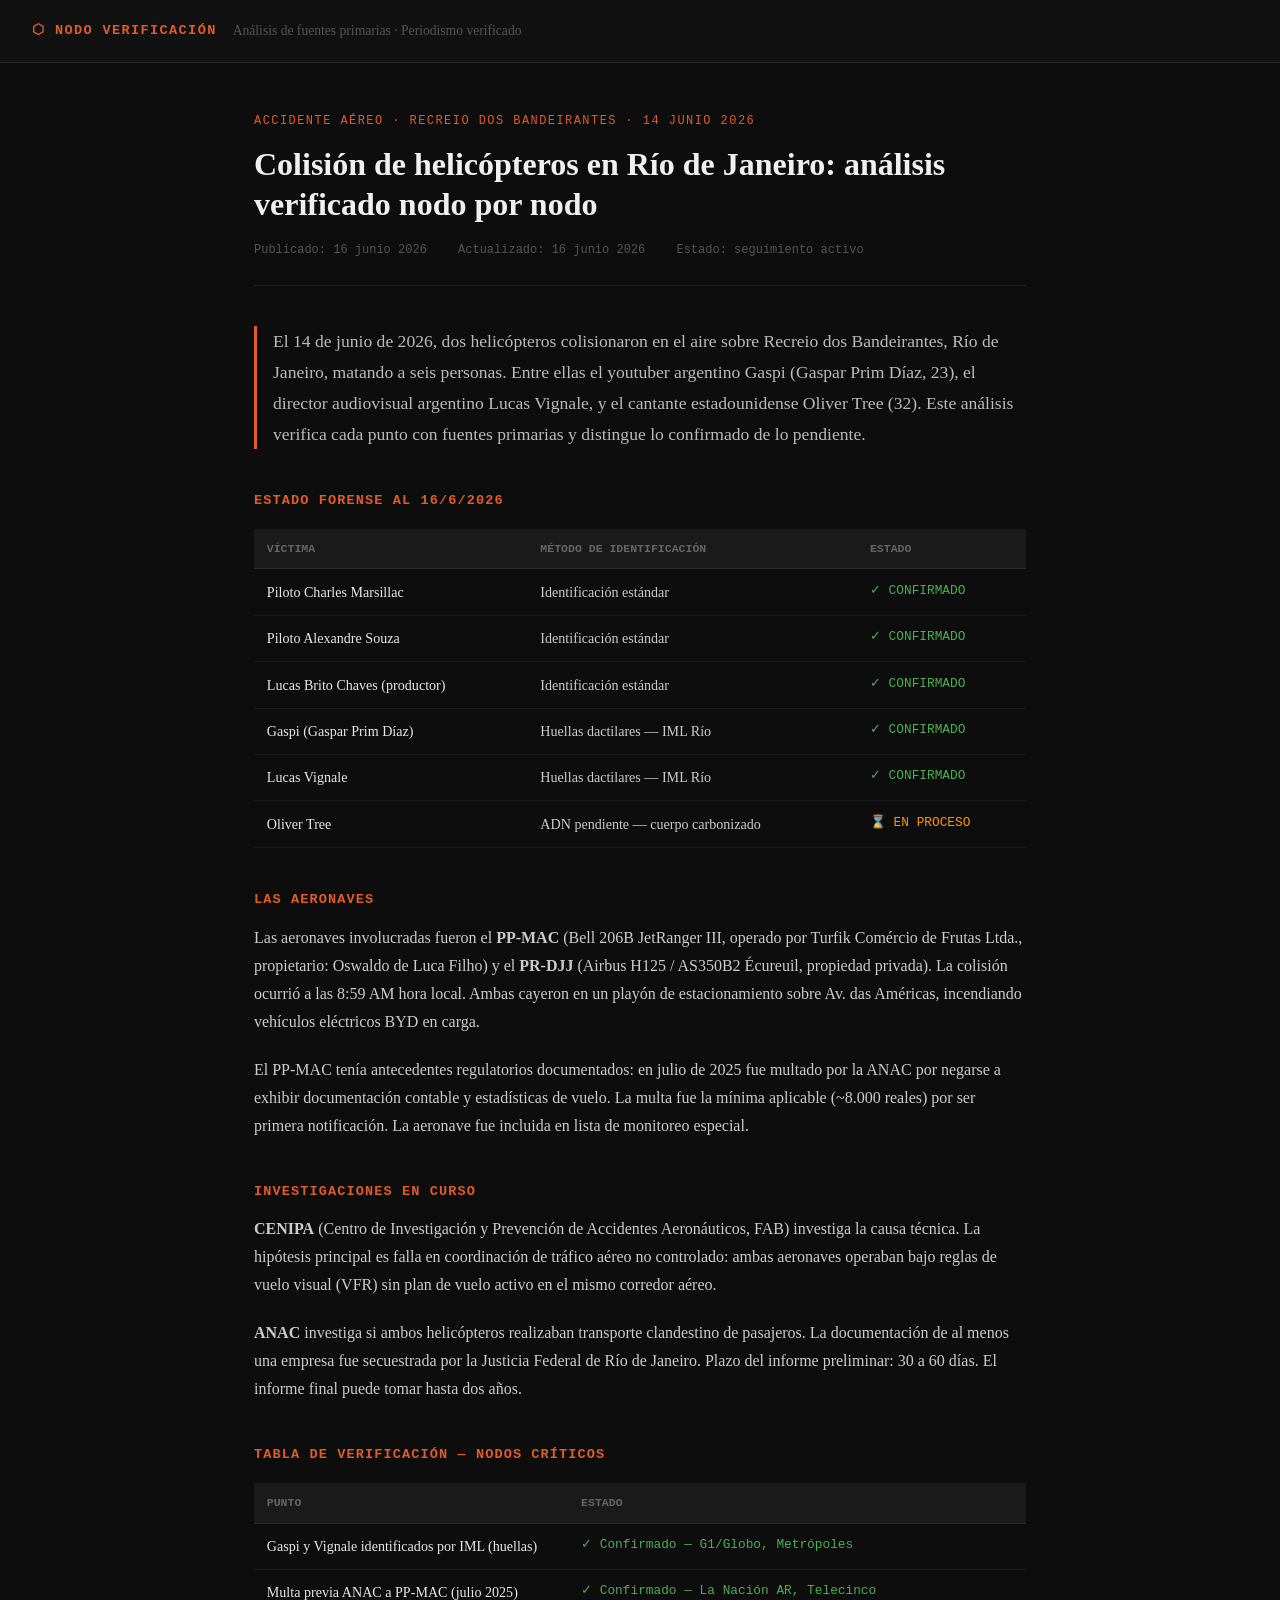
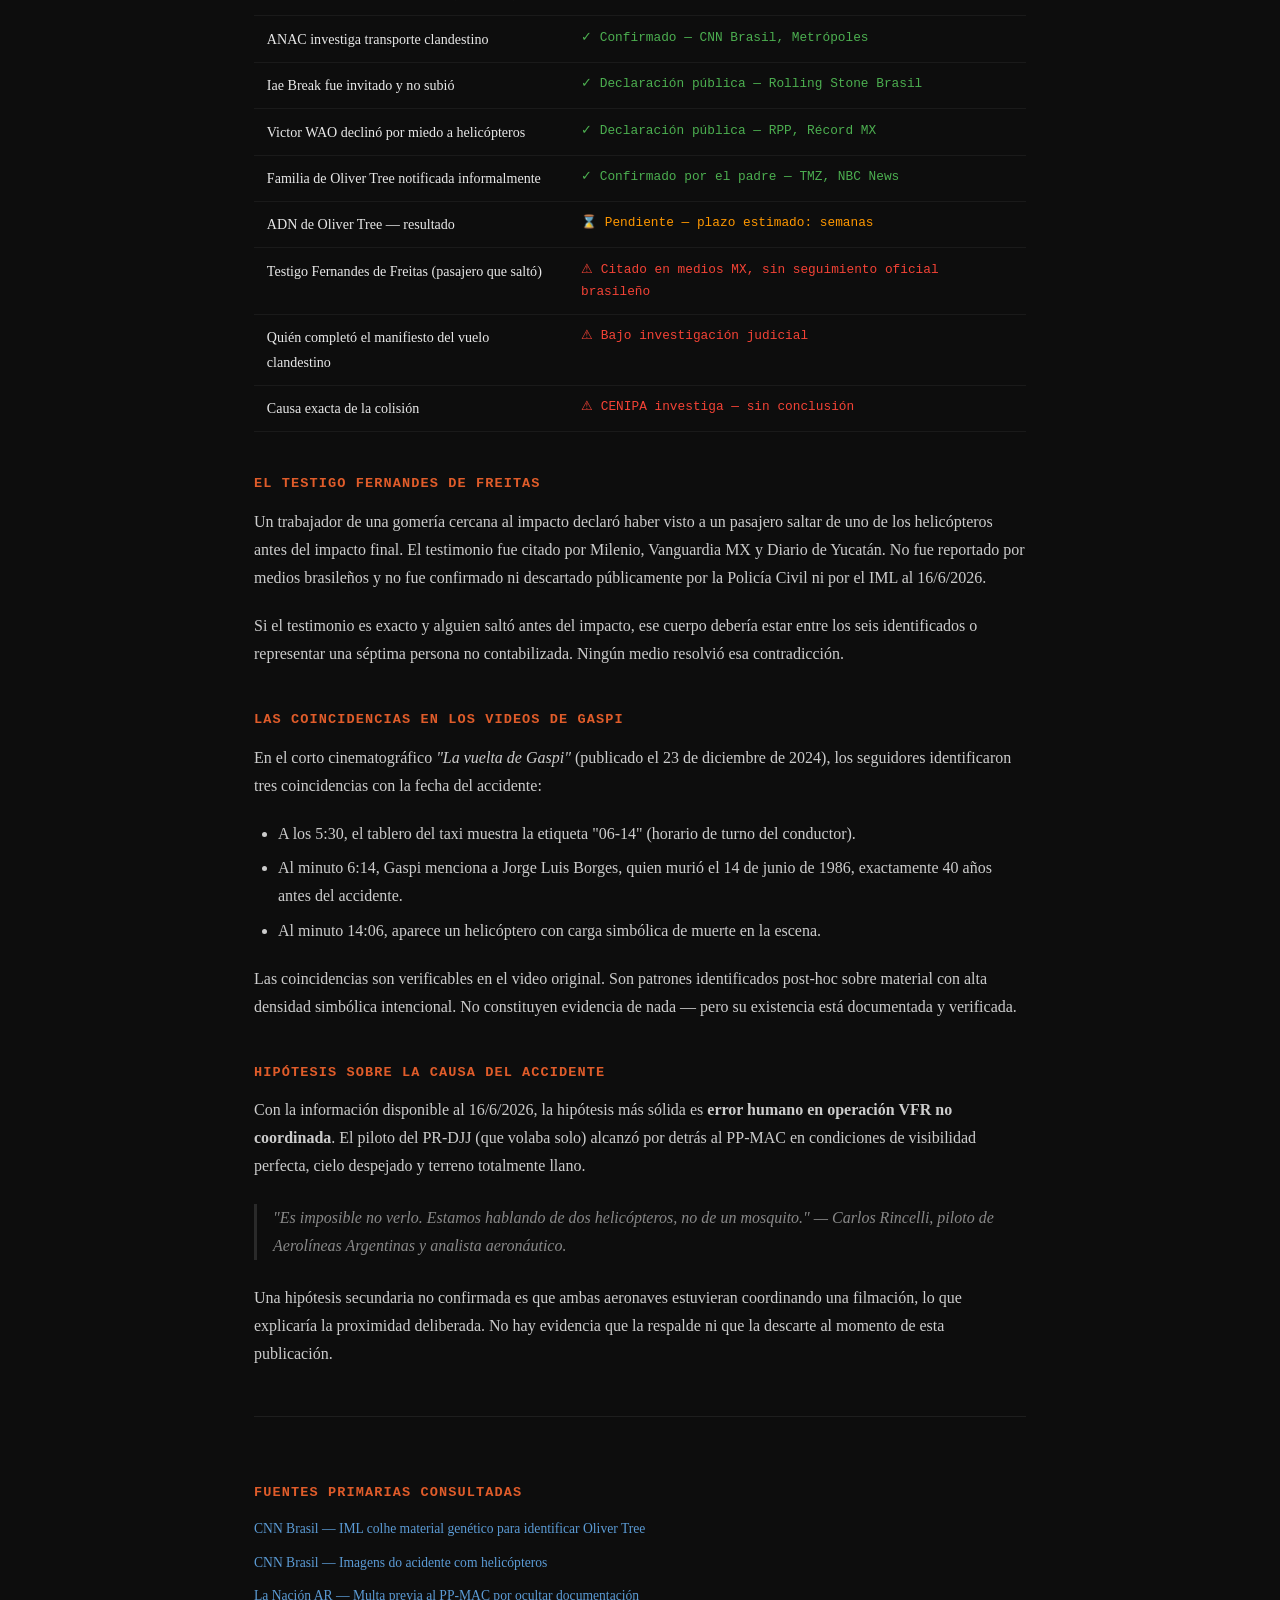
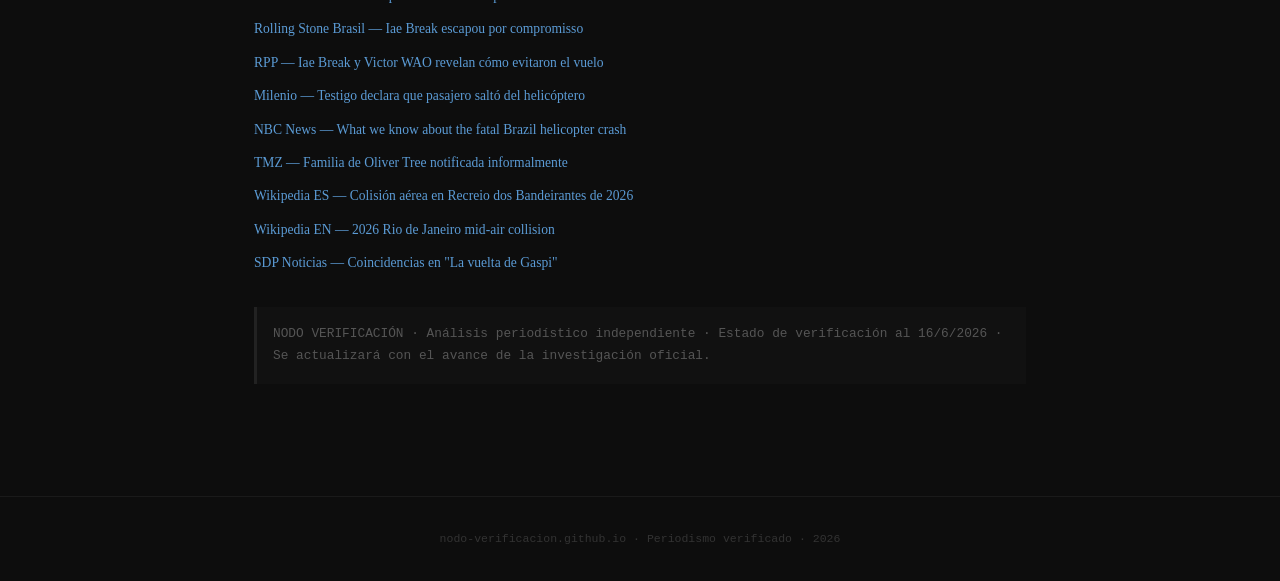
==== index.html @ 4f6b54e2 "Add index.html" ====
<!DOCTYPE html>
<html lang="es">
<head>
  <meta charset="UTF-8">
  <meta name="viewport" content="width=device-width, initial-scale=1.0">
  <title>Colisión helicópteros Recreio 2026: análisis verificado — Gaspi, Oliver Tree, Vignale | Nodo Verificación</title>
  <meta name="description" content="Análisis periodístico verificado del accidente aéreo del 14 de junio de 2026 en Recreio dos Bandeirantes, Río de Janeiro. Gaspi, Oliver Tree, Lucas Vignale. Estado forense, hipótesis y fuentes primarias.">
  <meta name="keywords" content="Gaspi, Oliver Tree, Lucas Vignale, helicóptero Recreio, accidente aéreo Río de Janeiro, PP-MAC, IML identificación, colisión helicópteros 2026, Gaspar Prim Díaz, Recreio dos Bandeirantes">
  <meta name="author" content="Nodo Verificación">
  <meta name="robots" content="index, follow">
  <meta property="og:title" content="Análisis verificado: Colisión de helicópteros Recreio — Gaspi, Oliver Tree, Vignale">
  <meta property="og:description" content="Análisis periodístico con fuentes primarias del accidente aéreo del 14/6/2026 en Río de Janeiro. Estado forense al 16/6/2026.">
  <meta property="og:type" content="article">
  <meta property="og:url" content="https://nodo-verificacion.github.io/">
  <meta property="article:published_time" content="2026-06-16T00:00:00Z">
  <meta property="article:modified_time" content="2026-06-16T00:00:00Z">
  <script type="application/ld+json">
  {
    "@context": "https://schema.org",
    "@type": "NewsArticle",
    "headline": "Colisión de helicópteros en Recreio dos Bandeirantes: análisis verificado — Gaspi, Oliver Tree, Vignale",
    "datePublished": "2026-06-16",
    "dateModified": "2026-06-16",
    "author": {"@type": "Organization", "name": "Nodo Verificación"},
    "publisher": {"@type": "Organization", "name": "Nodo Verificación", "url": "https://nodo-verificacion.github.io"},
    "description": "Análisis periodístico verificado del accidente aéreo del 14 de junio de 2026 en Recreio dos Bandeirantes, Río de Janeiro.",
    "keywords": "Gaspi, Oliver Tree, Lucas Vignale, helicóptero Recreio, accidente aéreo 2026, PP-MAC, IML"
  }
  </script>
  <style>
    * { box-sizing: border-box; margin: 0; padding: 0; }
    body { font-family: Georgia, serif; background: #0d0d0d; color: #e8e8e8; line-height: 1.75; }
    header { background: #111; border-bottom: 1px solid #2a2a2a; padding: 1.2rem 2rem; display: flex; align-items: center; gap: 1rem; }
    header .logo { font-family: monospace; font-size: 0.85rem; color: #e05c2a; letter-spacing: 0.1em; text-transform: uppercase; font-weight: bold; }
    header .tagline { font-size: 0.85rem; color: #555; }
    main { max-width: 820px; margin: 0 auto; padding: 3rem 1.5rem 5rem; }
    .kicker { font-family: monospace; font-size: 0.75rem; color: #e05c2a; text-transform: uppercase; letter-spacing: 0.12em; margin-bottom: 0.75rem; }
    h1 { font-size: 2rem; line-height: 1.25; color: #f0f0f0; margin-bottom: 1rem; }
    .meta { font-family: monospace; font-size: 0.75rem; color: #555; margin-bottom: 2.5rem; border-bottom: 1px solid #1e1e1e; padding-bottom: 1.5rem; }
    .meta span { margin-right: 1.5rem; }
    .lead { font-size: 1.1rem; color: #bbb; margin-bottom: 2.5rem; border-left: 3px solid #e05c2a; padding-left: 1rem; }
    h2 { font-size: 0.85rem; font-family: monospace; text-transform: uppercase; letter-spacing: 0.08em; color: #e05c2a; margin: 2.5rem 0 0.75rem; }
    p { margin-bottom: 1.25rem; color: #ccc; }
    ul { margin: 0.5rem 0 1.25rem 1.5rem; color: #ccc; }
    li { margin-bottom: 0.4rem; }
    table { width: 100%; border-collapse: collapse; margin: 1rem 0 2rem; font-size: 0.88rem; }
    th { background: #1a1a1a; color: #666; font-family: monospace; font-size: 0.72rem; text-transform: uppercase; padding: 0.6rem 0.8rem; text-align: left; border-bottom: 1px solid #2a2a2a; }
    td { padding: 0.65rem 0.8rem; border-bottom: 1px solid #1a1a1a; color: #ccc; vertical-align: top; }
    td:first-child { color: #e8e8e8; }
    .ok { color: #4caf50; font-family: monospace; font-size: 0.8rem; }
    .pending { color: #ff9800; font-family: monospace; font-size: 0.8rem; }
    .open { color: #f44336; font-family: monospace; font-size: 0.8rem; }
    blockquote { border-left: 3px solid #2a2a2a; padding-left: 1rem; color: #888; font-style: italic; margin: 1.5rem 0; }
    .sources { margin-top: 3rem; padding-top: 1.5rem; border-top: 1px solid #1e1e1e; }
    .sources ul { list-style: none; padding: 0; margin: 0; }
    .sources li { margin-bottom: 0.6rem; font-size: 0.85rem; }
    .sources a { color: #5b9bd5; text-decoration: none; }
    .sources a:hover { text-decoration: underline; }
    .disclaimer { margin-top: 2rem; padding: 1rem; background: #111; border-left: 3px solid #222; font-size: 0.8rem; color: #555; font-family: monospace; }
    footer { text-align: center; font-family: monospace; font-size: 0.72rem; color: #333; padding: 2rem; border-top: 1px solid #1a1a1a; margin-top: 2rem; }
  </style>
</head>
<body>
<header>
  <span class="logo">&#x2B21; Nodo Verificación</span>
  <span class="tagline">Análisis de fuentes primarias · Periodismo verificado</span>
</header>
<main>
  <p class="kicker">Accidente aéreo · Recreio dos Bandeirantes · 14 junio 2026</p>
  <h1>Colisión de helicópteros en Río de Janeiro: análisis verificado nodo por nodo</h1>
  <div class="meta">
    <span>Publicado: 16 junio 2026</span>
    <span>Actualizado: 16 junio 2026</span>
    <span>Estado: seguimiento activo</span>
  </div>
  <p class="lead">El 14 de junio de 2026, dos helicópteros colisionaron en el aire sobre Recreio dos Bandeirantes, Río de Janeiro, matando a seis personas. Entre ellas el youtuber argentino Gaspi (Gaspar Prim Díaz, 23), el director audiovisual argentino Lucas Vignale, y el cantante estadounidense Oliver Tree (32). Este análisis verifica cada punto con fuentes primarias y distingue lo confirmado de lo pendiente.</p>

  <h2>Estado forense al 16/6/2026</h2>
  <table>
    <thead><tr><th>Víctima</th><th>Método de identificación</th><th>Estado</th></tr></thead>
    <tbody>
      <tr><td>Piloto Charles Marsillac</td><td>Identificación estándar</td><td class="ok">&#10003; CONFIRMADO</td></tr>
      <tr><td>Piloto Alexandre Souza</td><td>Identificación estándar</td><td class="ok">&#10003; CONFIRMADO</td></tr>
      <tr><td>Lucas Brito Chaves (productor)</td><td>Identificación estándar</td><td class="ok">&#10003; CONFIRMADO</td></tr>
      <tr><td>Gaspi (Gaspar Prim Díaz)</td><td>Huellas dactilares — IML Río</td><td class="ok">&#10003; CONFIRMADO</td></tr>
      <tr><td>Lucas Vignale</td><td>Huellas dactilares — IML Río</td><td class="ok">&#10003; CONFIRMADO</td></tr>
      <tr><td>Oliver Tree</td><td>ADN pendiente — cuerpo carbonizado</td><td class="pending">&#8987; EN PROCESO</td></tr>
    </tbody>
  </table>

  <h2>Las aeronaves</h2>
  <p>Las aeronaves involucradas fueron el <strong>PP-MAC</strong> (Bell 206B JetRanger III, operado por Turfik Comércio de Frutas Ltda., propietario: Oswaldo de Luca Filho) y el <strong>PR-DJJ</strong> (Airbus H125 / AS350B2 Écureuil, propiedad privada). La colisión ocurrió a las 8:59 AM hora local. Ambas cayeron en un playón de estacionamiento sobre Av. das Américas, incendiando vehículos eléctricos BYD en carga.</p>
  <p>El PP-MAC tenía antecedentes regulatorios documentados: en julio de 2025 fue multado por la ANAC por negarse a exhibir documentación contable y estadísticas de vuelo. La multa fue la mínima aplicable (~8.000 reales) por ser primera notificación. La aeronave fue incluida en lista de monitoreo especial.</p>

  <h2>Investigaciones en curso</h2>
  <p><strong>CENIPA</strong> (Centro de Investigación y Prevención de Accidentes Aeronáuticos, FAB) investiga la causa técnica. La hipótesis principal es falla en coordinación de tráfico aéreo no controlado: ambas aeronaves operaban bajo reglas de vuelo visual (VFR) sin plan de vuelo activo en el mismo corredor aéreo.</p>
  <p><strong>ANAC</strong> investiga si ambos helicópteros realizaban transporte clandestino de pasajeros. La documentación de al menos una empresa fue secuestrada por la Justicia Federal de Río de Janeiro. Plazo del informe preliminar: 30 a 60 días. El informe final puede tomar hasta dos años.</p>

  <h2>Tabla de verificación — nodos críticos</h2>
  <table>
    <thead><tr><th>Punto</th><th>Estado</th></tr></thead>
    <tbody>
      <tr><td>Gaspi y Vignale identificados por IML (huellas)</td><td class="ok">&#10003; Confirmado — G1/Globo, Metrópoles</td></tr>
      <tr><td>Multa previa ANAC a PP-MAC (julio 2025)</td><td class="ok">&#10003; Confirmado — La Nación AR, Telecinco</td></tr>
      <tr><td>ANAC investiga transporte clandestino</td><td class="ok">&#10003; Confirmado — CNN Brasil, Metrópoles</td></tr>
      <tr><td>Iae Break fue invitado y no subió</td><td class="ok">&#10003; Declaración pública — Rolling Stone Brasil</td></tr>
      <tr><td>Victor WAO declinó por miedo a helicópteros</td><td class="ok">&#10003; Declaración pública — RPP, Récord MX</td></tr>
      <tr><td>Familia de Oliver Tree notificada informalmente</td><td class="ok">&#10003; Confirmado por el padre — TMZ, NBC News</td></tr>
      <tr><td>ADN de Oliver Tree — resultado</td><td class="pending">&#8987; Pendiente — plazo estimado: semanas</td></tr>
      <tr><td>Testigo Fernandes de Freitas (pasajero que saltó)</td><td class="open">&#9888; Citado en medios MX, sin seguimiento oficial brasileño</td></tr>
      <tr><td>Quién completó el manifiesto del vuelo clandestino</td><td class="open">&#9888; Bajo investigación judicial</td></tr>
      <tr><td>Causa exacta de la colisión</td><td class="open">&#9888; CENIPA investiga — sin conclusión</td></tr>
    </tbody>
  </table>

  <h2>El testigo Fernandes de Freitas</h2>
  <p>Un trabajador de una gomería cercana al impacto declaró haber visto a un pasajero saltar de uno de los helicópteros antes del impacto final. El testimonio fue citado por Milenio, Vanguardia MX y Diario de Yucatán. No fue reportado por medios brasileños y no fue confirmado ni descartado públicamente por la Policía Civil ni por el IML al 16/6/2026.</p>
  <p>Si el testimonio es exacto y alguien saltó antes del impacto, ese cuerpo debería estar entre los seis identificados o representar una séptima persona no contabilizada. Ningún medio resolvió esa contradicción.</p>

  <h2>Las coincidencias en los videos de Gaspi</h2>
  <p>En el corto cinematográfico <em>"La vuelta de Gaspi"</em> (publicado el 23 de diciembre de 2024), los seguidores identificaron tres coincidencias con la fecha del accidente:</p>
  <ul>
    <li>A los 5:30, el tablero del taxi muestra la etiqueta "06-14" (horario de turno del conductor).</li>
    <li>Al minuto 6:14, Gaspi menciona a Jorge Luis Borges, quien murió el 14 de junio de 1986, exactamente 40 años antes del accidente.</li>
    <li>Al minuto 14:06, aparece un helicóptero con carga simbólica de muerte en la escena.</li>
  </ul>
  <p>Las coincidencias son verificables en el video original. Son patrones identificados post-hoc sobre material con alta densidad simbólica intencional. No constituyen evidencia de nada — pero su existencia está documentada y verificada.</p>

  <h2>Hipótesis sobre la causa del accidente</h2>
  <p>Con la información disponible al 16/6/2026, la hipótesis más sólida es <strong>error humano en operación VFR no coordinada</strong>. El piloto del PR-DJJ (que volaba solo) alcanzó por detrás al PP-MAC en condiciones de visibilidad perfecta, cielo despejado y terreno totalmente llano.</p>
  <blockquote>"Es imposible no verlo. Estamos hablando de dos helicópteros, no de un mosquito." — Carlos Rincelli, piloto de Aerolíneas Argentinas y analista aeronáutico.</blockquote>
  <p>Una hipótesis secundaria no confirmada es que ambas aeronaves estuvieran coordinando una filmación, lo que explicaría la proximidad deliberada. No hay evidencia que la respalde ni que la descarte al momento de esta publicación.</p>

  <div class="sources">
    <h2>Fuentes primarias consultadas</h2>
    <ul>
      <li><a href="https://www.cnnbrasil.com.br/nacional/sudeste/rj/oliver-tree-iml-colhe-material-genetico-para-identificar-corpo-de-cantor/" target="_blank" rel="noopener">CNN Brasil — IML colhe material genético para identificar Oliver Tree</a></li>
      <li><a href="https://www.cnnbrasil.com.br/nacional/sudeste/rj/veja-imagens-de-acidente-com-helicopteros-que-deixou-6-mortos-no-rio/" target="_blank" rel="noopener">CNN Brasil — Imagens do acidente com helicópteros</a></li>
      <li><a href="https://www.lanacion.com.ar/sociedad/choque-en-rio-el-helicoptero-donde-viajaban-los-dos-argentinos-ya-habia-sido-multado-por-ocultar-nid15062026/" target="_blank" rel="noopener">La Nación AR — Multa previa al PP-MAC por ocultar documentación</a></li>
      <li><a href="https://rollingstone.com.br/noticia/influenciador-diz-escapou-do-acidente-com-oliver-tree-fui-convidado-para-o-helicoptero-mas-tinha-um-compromisso/" target="_blank" rel="noopener">Rolling Stone Brasil — Iae Break escapou por compromisso</a></li>
      <li><a href="https://rpp.pe/famosos/celebridades/los-influencers-iae-break-y-wao-revelan-como-evitaron-el-vuelo-fatal-de-gaspi-y-oliver-tree-debia-estar-en-ese-helicoptero-noticia-1693044" target="_blank" rel="noopener">RPP — Iae Break y Victor WAO revelan cómo evitaron el vuelo</a></li>
      <li><a href="https://www.milenio.com/espectaculos/famosos/testigo-accidente-oliver-tree-gaspi-pasajero-salto-helicoptero" target="_blank" rel="noopener">Milenio — Testigo declara que pasajero saltó del helicóptero</a></li>
      <li><a href="https://www.nbcnews.com/news/us-news/know-fatal-brazil-helicopter-crash-singer-oliver-tree-6-passengers-rcna350084" target="_blank" rel="noopener">NBC News — What we know about the fatal Brazil helicopter crash</a></li>
      <li><a href="https://www.tmz.com/2026/06/14/oliver-tree-revealed-details-will-near-final-interview/" target="_blank" rel="noopener">TMZ — Familia de Oliver Tree notificada informalmente</a></li>
      <li><a href="https://es.wikipedia.org/wiki/Colisi%C3%B3n_a%C3%A9rea_en_Recreio_dos_Bandeirantes_de_2026" target="_blank" rel="noopener">Wikipedia ES — Colisión aérea en Recreio dos Bandeirantes de 2026</a></li>
      <li><a href="https://en.wikipedia.org/wiki/2026_Rio_de_Janeiro_mid-air_collision" target="_blank" rel="noopener">Wikipedia EN — 2026 Rio de Janeiro mid-air collision</a></li>
      <li><a href="https://www.sdpnoticias.com/sorprendente/las-coincidencias-en-la-vuelta-de-gaspi-que-desataron-teorias-tras-su-muerte/" target="_blank" rel="noopener">SDP Noticias — Coincidencias en "La vuelta de Gaspi"</a></li>
    </ul>
  </div>

  <div class="disclaimer">
    NODO VERIFICACIÓN · Análisis periodístico independiente · Estado de verificación al 16/6/2026 · Se actualizará con el avance de la investigación oficial.
  </div>
</main>
<footer>nodo-verificacion.github.io · Periodismo verificado · 2026</footer>
</body>
</html>
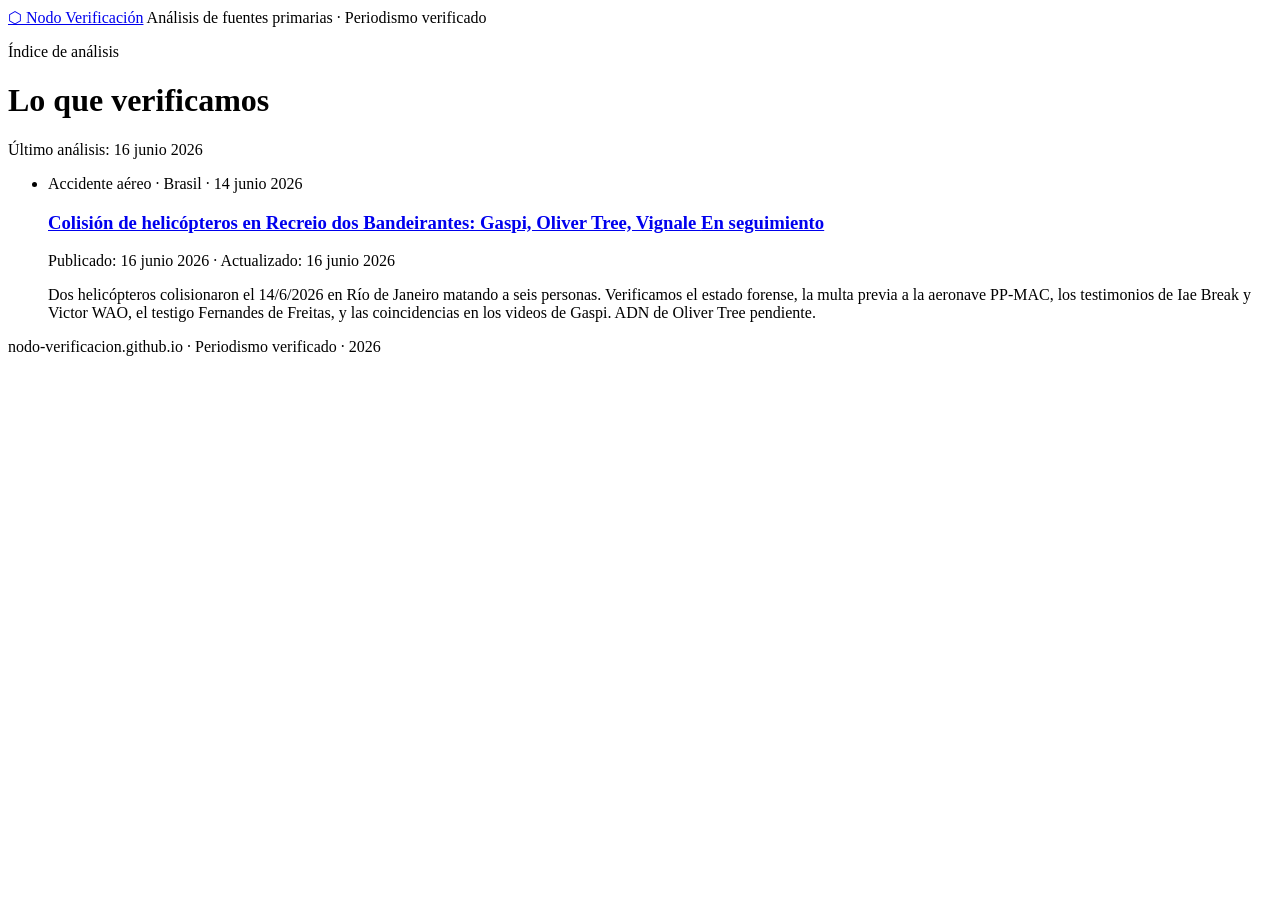
==== commit ad727037: "Update root index" ====
--- a/index.html
+++ b/index.html
@@ -3,154 +3,47 @@
 <head>
   <meta charset="UTF-8">
   <meta name="viewport" content="width=device-width, initial-scale=1.0">
-  <title>Colisión helicópteros Recreio 2026: análisis verificado — Gaspi, Oliver Tree, Vignale | Nodo Verificación</title>
-  <meta name="description" content="Análisis periodístico verificado del accidente aéreo del 14 de junio de 2026 en Recreio dos Bandeirantes, Río de Janeiro. Gaspi, Oliver Tree, Lucas Vignale. Estado forense, hipótesis y fuentes primarias.">
-  <meta name="keywords" content="Gaspi, Oliver Tree, Lucas Vignale, helicóptero Recreio, accidente aéreo Río de Janeiro, PP-MAC, IML identificación, colisión helicópteros 2026, Gaspar Prim Díaz, Recreio dos Bandeirantes">
+  <title>Nodo Verificación — Análisis periodístico verificado</title>
+  <meta name="description" content="Nodo Verificación: análisis periodístico independiente con fuentes primarias. Verificamos nodo por nodo lo que otros dan por confirmado.">
   <meta name="author" content="Nodo Verificación">
   <meta name="robots" content="index, follow">
-  <meta property="og:title" content="Análisis verificado: Colisión de helicópteros Recreio — Gaspi, Oliver Tree, Vignale">
-  <meta property="og:description" content="Análisis periodístico con fuentes primarias del accidente aéreo del 14/6/2026 en Río de Janeiro. Estado forense al 16/6/2026.">
-  <meta property="og:type" content="article">
+  <meta property="og:title" content="Nodo Verificación — Análisis periodístico verificado">
+  <meta property="og:description" content="Análisis independiente con fuentes primarias. Verificamos lo que otros dan por confirmado.">
+  <meta property="og:type" content="website">
   <meta property="og:url" content="https://nodo-verificacion.github.io/">
-  <meta property="article:published_time" content="2026-06-16T00:00:00Z">
-  <meta property="article:modified_time" content="2026-06-16T00:00:00Z">
   <script type="application/ld+json">
   {
     "@context": "https://schema.org",
-    "@type": "NewsArticle",
-    "headline": "Colisión de helicópteros en Recreio dos Bandeirantes: análisis verificado — Gaspi, Oliver Tree, Vignale",
-    "datePublished": "2026-06-16",
-    "dateModified": "2026-06-16",
-    "author": {"@type": "Organization", "name": "Nodo Verificación"},
-    "publisher": {"@type": "Organization", "name": "Nodo Verificación", "url": "https://nodo-verificacion.github.io"},
-    "description": "Análisis periodístico verificado del accidente aéreo del 14 de junio de 2026 en Recreio dos Bandeirantes, Río de Janeiro.",
-    "keywords": "Gaspi, Oliver Tree, Lucas Vignale, helicóptero Recreio, accidente aéreo 2026, PP-MAC, IML"
+    "@type": "NewsMediaOrganization",
+    "name": "Nodo Verificación",
+    "url": "https://nodo-verificacion.github.io",
+    "description": "Análisis periodístico independiente con fuentes primarias.",
+    "foundingDate": "2026",
+    "inLanguage": "es"
   }
   </script>
-  <style>
-    * { box-sizing: border-box; margin: 0; padding: 0; }
-    body { font-family: Georgia, serif; background: #0d0d0d; color: #e8e8e8; line-height: 1.75; }
-    header { background: #111; border-bottom: 1px solid #2a2a2a; padding: 1.2rem 2rem; display: flex; align-items: center; gap: 1rem; }
-    header .logo { font-family: monospace; font-size: 0.85rem; color: #e05c2a; letter-spacing: 0.1em; text-transform: uppercase; font-weight: bold; }
-    header .tagline { font-size: 0.85rem; color: #555; }
-    main { max-width: 820px; margin: 0 auto; padding: 3rem 1.5rem 5rem; }
-    .kicker { font-family: monospace; font-size: 0.75rem; color: #e05c2a; text-transform: uppercase; letter-spacing: 0.12em; margin-bottom: 0.75rem; }
-    h1 { font-size: 2rem; line-height: 1.25; color: #f0f0f0; margin-bottom: 1rem; }
-    .meta { font-family: monospace; font-size: 0.75rem; color: #555; margin-bottom: 2.5rem; border-bottom: 1px solid #1e1e1e; padding-bottom: 1.5rem; }
-    .meta span { margin-right: 1.5rem; }
-    .lead { font-size: 1.1rem; color: #bbb; margin-bottom: 2.5rem; border-left: 3px solid #e05c2a; padding-left: 1rem; }
-    h2 { font-size: 0.85rem; font-family: monospace; text-transform: uppercase; letter-spacing: 0.08em; color: #e05c2a; margin: 2.5rem 0 0.75rem; }
-    p { margin-bottom: 1.25rem; color: #ccc; }
-    ul { margin: 0.5rem 0 1.25rem 1.5rem; color: #ccc; }
-    li { margin-bottom: 0.4rem; }
-    table { width: 100%; border-collapse: collapse; margin: 1rem 0 2rem; font-size: 0.88rem; }
-    th { background: #1a1a1a; color: #666; font-family: monospace; font-size: 0.72rem; text-transform: uppercase; padding: 0.6rem 0.8rem; text-align: left; border-bottom: 1px solid #2a2a2a; }
-    td { padding: 0.65rem 0.8rem; border-bottom: 1px solid #1a1a1a; color: #ccc; vertical-align: top; }
-    td:first-child { color: #e8e8e8; }
-    .ok { color: #4caf50; font-family: monospace; font-size: 0.8rem; }
-    .pending { color: #ff9800; font-family: monospace; font-size: 0.8rem; }
-    .open { color: #f44336; font-family: monospace; font-size: 0.8rem; }
-    blockquote { border-left: 3px solid #2a2a2a; padding-left: 1rem; color: #888; font-style: italic; margin: 1.5rem 0; }
-    .sources { margin-top: 3rem; padding-top: 1.5rem; border-top: 1px solid #1e1e1e; }
-    .sources ul { list-style: none; padding: 0; margin: 0; }
-    .sources li { margin-bottom: 0.6rem; font-size: 0.85rem; }
-    .sources a { color: #5b9bd5; text-decoration: none; }
-    .sources a:hover { text-decoration: underline; }
-    .disclaimer { margin-top: 2rem; padding: 1rem; background: #111; border-left: 3px solid #222; font-size: 0.8rem; color: #555; font-family: monospace; }
-    footer { text-align: center; font-family: monospace; font-size: 0.72rem; color: #333; padding: 2rem; border-top: 1px solid #1a1a1a; margin-top: 2rem; }
-  </style>
+  <link rel="stylesheet" href="assets/style.css">
 </head>
 <body>
 <header>
-  <span class="logo">&#x2B21; Nodo Verificación</span>
+  <a href="/" class="logo">&#x2B21; Nodo Verificación</a>
   <span class="tagline">Análisis de fuentes primarias · Periodismo verificado</span>
 </header>
 <main>
-  <p class="kicker">Accidente aéreo · Recreio dos Bandeirantes · 14 junio 2026</p>
-  <h1>Colisión de helicópteros en Río de Janeiro: análisis verificado nodo por nodo</h1>
+  <p class="kicker">Índice de análisis</p>
+  <h1>Lo que verificamos</h1>
   <div class="meta">
-    <span>Publicado: 16 junio 2026</span>
-    <span>Actualizado: 16 junio 2026</span>
-    <span>Estado: seguimiento activo</span>
-  </div>
-  <p class="lead">El 14 de junio de 2026, dos helicópteros colisionaron en el aire sobre Recreio dos Bandeirantes, Río de Janeiro, matando a seis personas. Entre ellas el youtuber argentino Gaspi (Gaspar Prim Díaz, 23), el director audiovisual argentino Lucas Vignale, y el cantante estadounidense Oliver Tree (32). Este análisis verifica cada punto con fuentes primarias y distingue lo confirmado de lo pendiente.</p>
-
-  <h2>Estado forense al 16/6/2026</h2>
-  <table>
-    <thead><tr><th>Víctima</th><th>Método de identificación</th><th>Estado</th></tr></thead>
-    <tbody>
-      <tr><td>Piloto Charles Marsillac</td><td>Identificación estándar</td><td class="ok">&#10003; CONFIRMADO</td></tr>
-      <tr><td>Piloto Alexandre Souza</td><td>Identificación estándar</td><td class="ok">&#10003; CONFIRMADO</td></tr>
-      <tr><td>Lucas Brito Chaves (productor)</td><td>Identificación estándar</td><td class="ok">&#10003; CONFIRMADO</td></tr>
-      <tr><td>Gaspi (Gaspar Prim Díaz)</td><td>Huellas dactilares — IML Río</td><td class="ok">&#10003; CONFIRMADO</td></tr>
-      <tr><td>Lucas Vignale</td><td>Huellas dactilares — IML Río</td><td class="ok">&#10003; CONFIRMADO</td></tr>
-      <tr><td>Oliver Tree</td><td>ADN pendiente — cuerpo carbonizado</td><td class="pending">&#8987; EN PROCESO</td></tr>
-    </tbody>
-  </table>
-
-  <h2>Las aeronaves</h2>
-  <p>Las aeronaves involucradas fueron el <strong>PP-MAC</strong> (Bell 206B JetRanger III, operado por Turfik Comércio de Frutas Ltda., propietario: Oswaldo de Luca Filho) y el <strong>PR-DJJ</strong> (Airbus H125 / AS350B2 Écureuil, propiedad privada). La colisión ocurrió a las 8:59 AM hora local. Ambas cayeron en un playón de estacionamiento sobre Av. das Américas, incendiando vehículos eléctricos BYD en carga.</p>
-  <p>El PP-MAC tenía antecedentes regulatorios documentados: en julio de 2025 fue multado por la ANAC por negarse a exhibir documentación contable y estadísticas de vuelo. La multa fue la mínima aplicable (~8.000 reales) por ser primera notificación. La aeronave fue incluida en lista de monitoreo especial.</p>
-
-  <h2>Investigaciones en curso</h2>
-  <p><strong>CENIPA</strong> (Centro de Investigación y Prevención de Accidentes Aeronáuticos, FAB) investiga la causa técnica. La hipótesis principal es falla en coordinación de tráfico aéreo no controlado: ambas aeronaves operaban bajo reglas de vuelo visual (VFR) sin plan de vuelo activo en el mismo corredor aéreo.</p>
-  <p><strong>ANAC</strong> investiga si ambos helicópteros realizaban transporte clandestino de pasajeros. La documentación de al menos una empresa fue secuestrada por la Justicia Federal de Río de Janeiro. Plazo del informe preliminar: 30 a 60 días. El informe final puede tomar hasta dos años.</p>
-
-  <h2>Tabla de verificación — nodos críticos</h2>
-  <table>
-    <thead><tr><th>Punto</th><th>Estado</th></tr></thead>
-    <tbody>
-      <tr><td>Gaspi y Vignale identificados por IML (huellas)</td><td class="ok">&#10003; Confirmado — G1/Globo, Metrópoles</td></tr>
-      <tr><td>Multa previa ANAC a PP-MAC (julio 2025)</td><td class="ok">&#10003; Confirmado — La Nación AR, Telecinco</td></tr>
-      <tr><td>ANAC investiga transporte clandestino</td><td class="ok">&#10003; Confirmado — CNN Brasil, Metrópoles</td></tr>
-      <tr><td>Iae Break fue invitado y no subió</td><td class="ok">&#10003; Declaración pública — Rolling Stone Brasil</td></tr>
-      <tr><td>Victor WAO declinó por miedo a helicópteros</td><td class="ok">&#10003; Declaración pública — RPP, Récord MX</td></tr>
-      <tr><td>Familia de Oliver Tree notificada informalmente</td><td class="ok">&#10003; Confirmado por el padre — TMZ, NBC News</td></tr>
-      <tr><td>ADN de Oliver Tree — resultado</td><td class="pending">&#8987; Pendiente — plazo estimado: semanas</td></tr>
-      <tr><td>Testigo Fernandes de Freitas (pasajero que saltó)</td><td class="open">&#9888; Citado en medios MX, sin seguimiento oficial brasileño</td></tr>
-      <tr><td>Quién completó el manifiesto del vuelo clandestino</td><td class="open">&#9888; Bajo investigación judicial</td></tr>
-      <tr><td>Causa exacta de la colisión</td><td class="open">&#9888; CENIPA investiga — sin conclusión</td></tr>
-    </tbody>
-  </table>
-
-  <h2>El testigo Fernandes de Freitas</h2>
-  <p>Un trabajador de una gomería cercana al impacto declaró haber visto a un pasajero saltar de uno de los helicópteros antes del impacto final. El testimonio fue citado por Milenio, Vanguardia MX y Diario de Yucatán. No fue reportado por medios brasileños y no fue confirmado ni descartado públicamente por la Policía Civil ni por el IML al 16/6/2026.</p>
-  <p>Si el testimonio es exacto y alguien saltó antes del impacto, ese cuerpo debería estar entre los seis identificados o representar una séptima persona no contabilizada. Ningún medio resolvió esa contradicción.</p>
-
-  <h2>Las coincidencias en los videos de Gaspi</h2>
-  <p>En el corto cinematográfico <em>"La vuelta de Gaspi"</em> (publicado el 23 de diciembre de 2024), los seguidores identificaron tres coincidencias con la fecha del accidente:</p>
-  <ul>
-    <li>A los 5:30, el tablero del taxi muestra la etiqueta "06-14" (horario de turno del conductor).</li>
-    <li>Al minuto 6:14, Gaspi menciona a Jorge Luis Borges, quien murió el 14 de junio de 1986, exactamente 40 años antes del accidente.</li>
-    <li>Al minuto 14:06, aparece un helicóptero con carga simbólica de muerte en la escena.</li>
-  </ul>
-  <p>Las coincidencias son verificables en el video original. Son patrones identificados post-hoc sobre material con alta densidad simbólica intencional. No constituyen evidencia de nada — pero su existencia está documentada y verificada.</p>
-
-  <h2>Hipótesis sobre la causa del accidente</h2>
-  <p>Con la información disponible al 16/6/2026, la hipótesis más sólida es <strong>error humano en operación VFR no coordinada</strong>. El piloto del PR-DJJ (que volaba solo) alcanzó por detrás al PP-MAC en condiciones de visibilidad perfecta, cielo despejado y terreno totalmente llano.</p>
-  <blockquote>"Es imposible no verlo. Estamos hablando de dos helicópteros, no de un mosquito." — Carlos Rincelli, piloto de Aerolíneas Argentinas y analista aeronáutico.</blockquote>
-  <p>Una hipótesis secundaria no confirmada es que ambas aeronaves estuvieran coordinando una filmación, lo que explicaría la proximidad deliberada. No hay evidencia que la respalde ni que la descarte al momento de esta publicación.</p>
-
-  <div class="sources">
-    <h2>Fuentes primarias consultadas</h2>
-    <ul>
-      <li><a href="https://www.cnnbrasil.com.br/nacional/sudeste/rj/oliver-tree-iml-colhe-material-genetico-para-identificar-corpo-de-cantor/" target="_blank" rel="noopener">CNN Brasil — IML colhe material genético para identificar Oliver Tree</a></li>
-      <li><a href="https://www.cnnbrasil.com.br/nacional/sudeste/rj/veja-imagens-de-acidente-com-helicopteros-que-deixou-6-mortos-no-rio/" target="_blank" rel="noopener">CNN Brasil — Imagens do acidente com helicópteros</a></li>
-      <li><a href="https://www.lanacion.com.ar/sociedad/choque-en-rio-el-helicoptero-donde-viajaban-los-dos-argentinos-ya-habia-sido-multado-por-ocultar-nid15062026/" target="_blank" rel="noopener">La Nación AR — Multa previa al PP-MAC por ocultar documentación</a></li>
-      <li><a href="https://rollingstone.com.br/noticia/influenciador-diz-escapou-do-acidente-com-oliver-tree-fui-convidado-para-o-helicoptero-mas-tinha-um-compromisso/" target="_blank" rel="noopener">Rolling Stone Brasil — Iae Break escapou por compromisso</a></li>
-      <li><a href="https://rpp.pe/famosos/celebridades/los-influencers-iae-break-y-wao-revelan-como-evitaron-el-vuelo-fatal-de-gaspi-y-oliver-tree-debia-estar-en-ese-helicoptero-noticia-1693044" target="_blank" rel="noopener">RPP — Iae Break y Victor WAO revelan cómo evitaron el vuelo</a></li>
-      <li><a href="https://www.milenio.com/espectaculos/famosos/testigo-accidente-oliver-tree-gaspi-pasajero-salto-helicoptero" target="_blank" rel="noopener">Milenio — Testigo declara que pasajero saltó del helicóptero</a></li>
-      <li><a href="https://www.nbcnews.com/news/us-news/know-fatal-brazil-helicopter-crash-singer-oliver-tree-6-passengers-rcna350084" target="_blank" rel="noopener">NBC News — What we know about the fatal Brazil helicopter crash</a></li>
-      <li><a href="https://www.tmz.com/2026/06/14/oliver-tree-revealed-details-will-near-final-interview/" target="_blank" rel="noopener">TMZ — Familia de Oliver Tree notificada informalmente</a></li>
-      <li><a href="https://es.wikipedia.org/wiki/Colisi%C3%B3n_a%C3%A9rea_en_Recreio_dos_Bandeirantes_de_2026" target="_blank" rel="noopener">Wikipedia ES — Colisión aérea en Recreio dos Bandeirantes de 2026</a></li>
-      <li><a href="https://en.wikipedia.org/wiki/2026_Rio_de_Janeiro_mid-air_collision" target="_blank" rel="noopener">Wikipedia EN — 2026 Rio de Janeiro mid-air collision</a></li>
-      <li><a href="https://www.sdpnoticias.com/sorprendente/las-coincidencias-en-la-vuelta-de-gaspi-que-desataron-teorias-tras-su-muerte/" target="_blank" rel="noopener">SDP Noticias — Coincidencias en "La vuelta de Gaspi"</a></li>
-    </ul>
+    <span>Último análisis: 16 junio 2026</span>
   </div>
 
-  <div class="disclaimer">
-    NODO VERIFICACIÓN · Análisis periodístico independiente · Estado de verificación al 16/6/2026 · Se actualizará con el avance de la investigación oficial.
-  </div>
+  <ul class="article-list">
+    <li>
+      <div class="art-kicker">Accidente aéreo · Brasil · 14 junio 2026</div>
+      <h3><a href="/gaspi-helicoptero/">Colisión de helicópteros en Recreio dos Bandeirantes: Gaspi, Oliver Tree, Vignale <span class="badge badge-active">En seguimiento</span></a></h3>
+      <div class="art-meta">Publicado: 16 junio 2026 · Actualizado: 16 junio 2026</div>
+      <p class="art-summary">Dos helicópteros colisionaron el 14/6/2026 en Río de Janeiro matando a seis personas. Verificamos el estado forense, la multa previa a la aeronave PP-MAC, los testimonios de Iae Break y Victor WAO, el testigo Fernandes de Freitas, y las coincidencias en los videos de Gaspi. ADN de Oliver Tree pendiente.</p>
+    </li>
+  </ul>
 </main>
 <footer>nodo-verificacion.github.io · Periodismo verificado · 2026</footer>
 </body>
